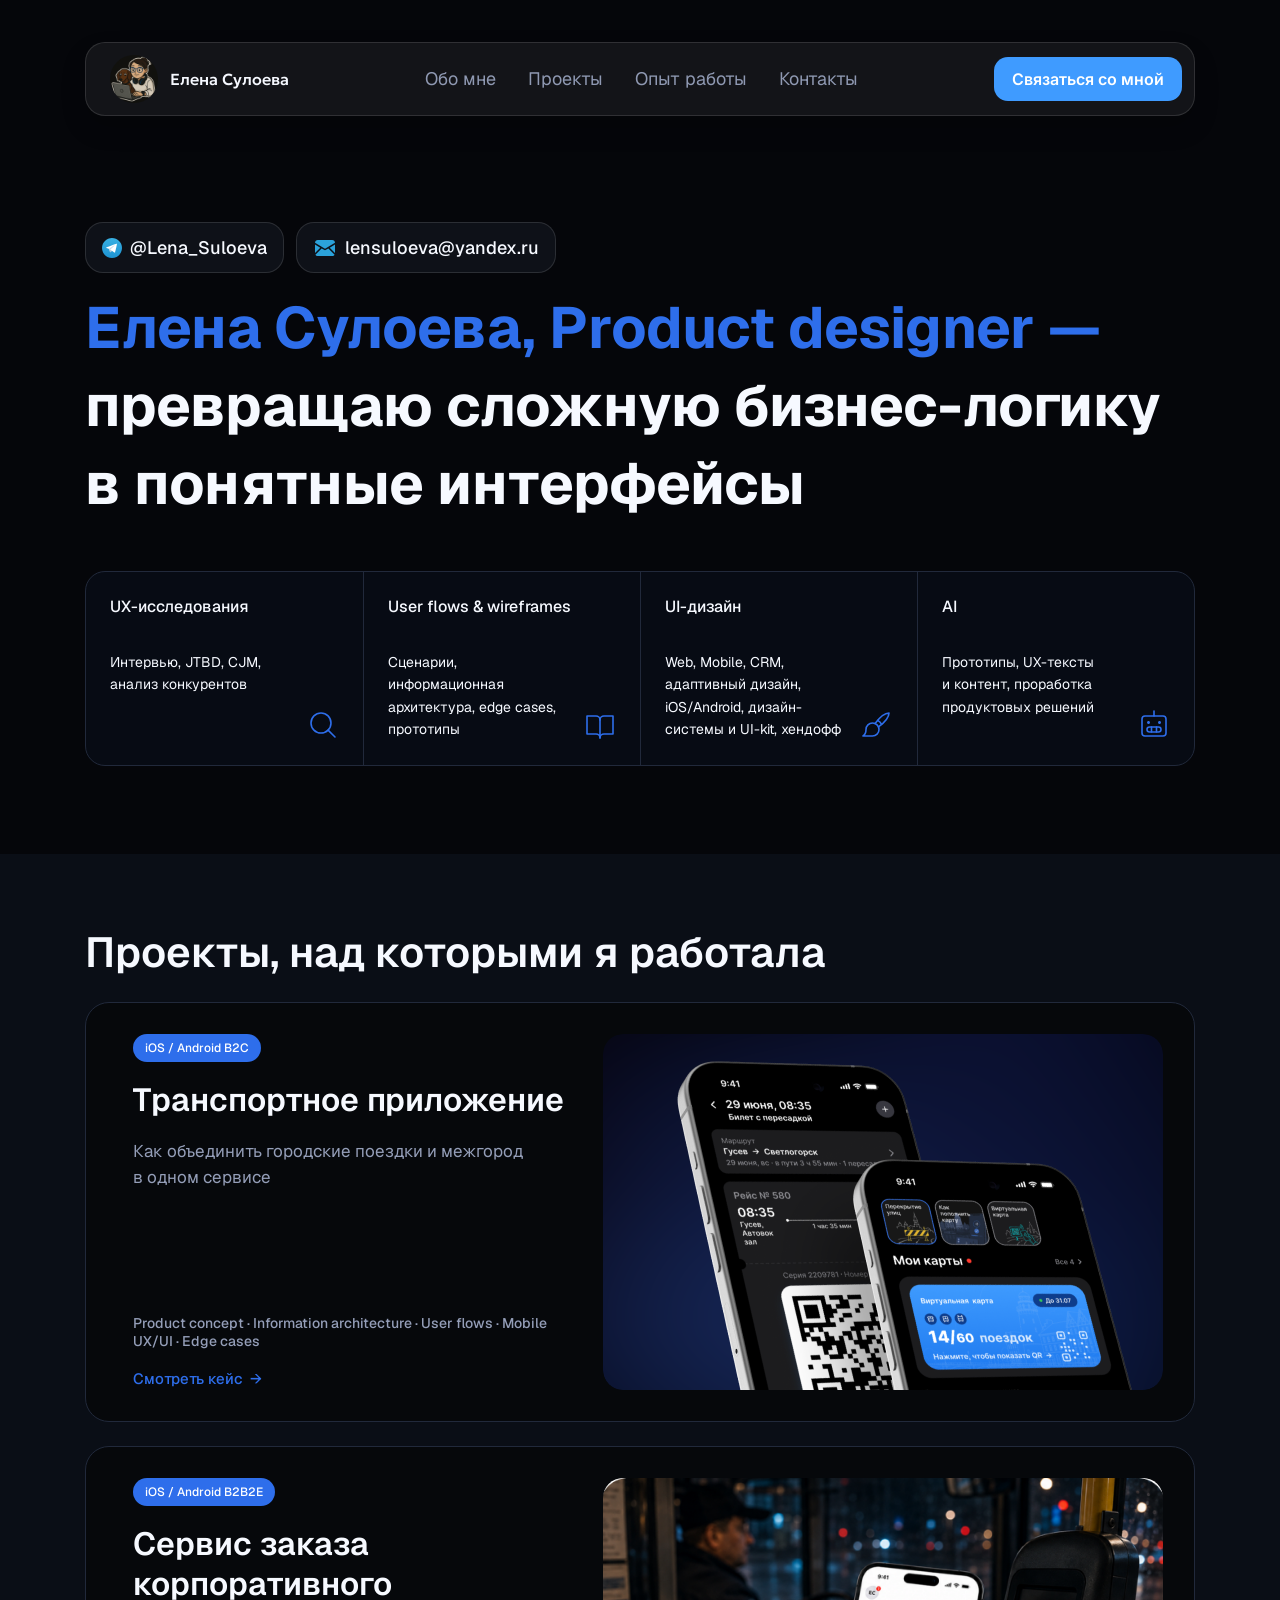
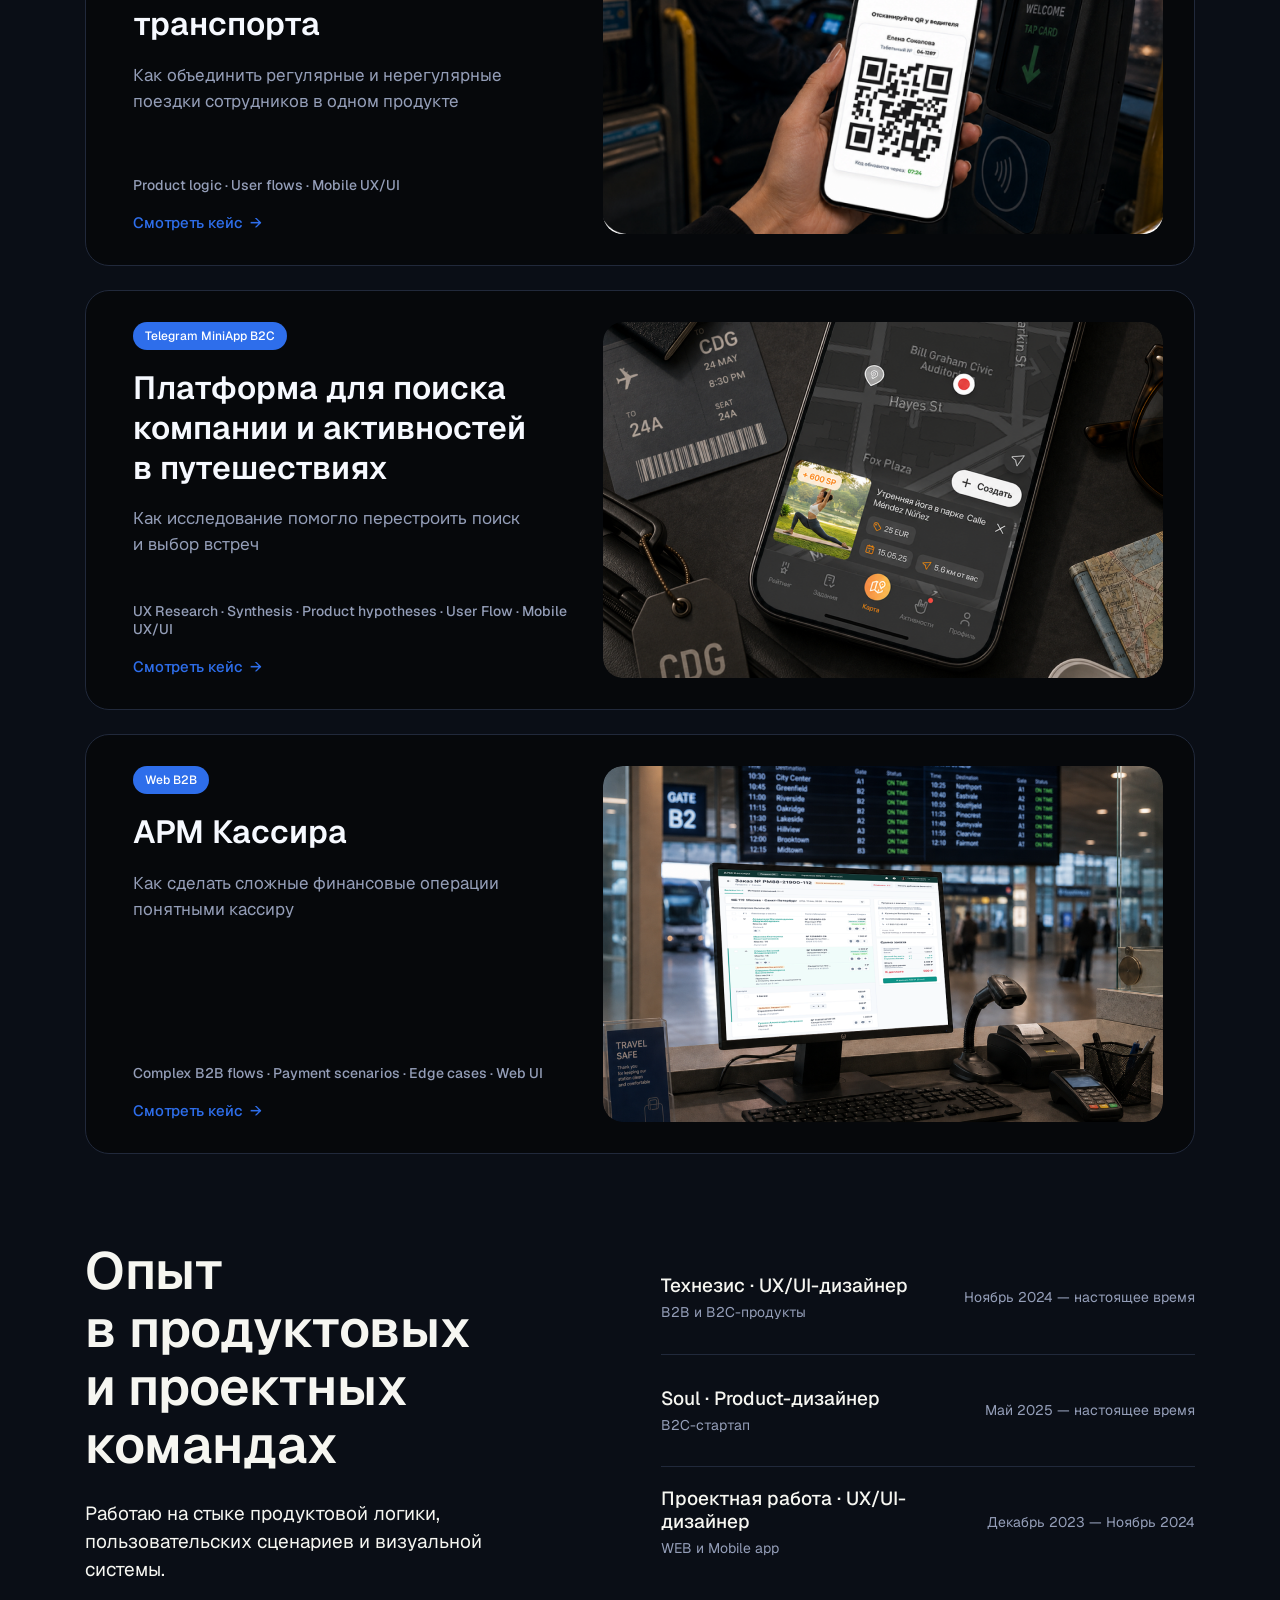
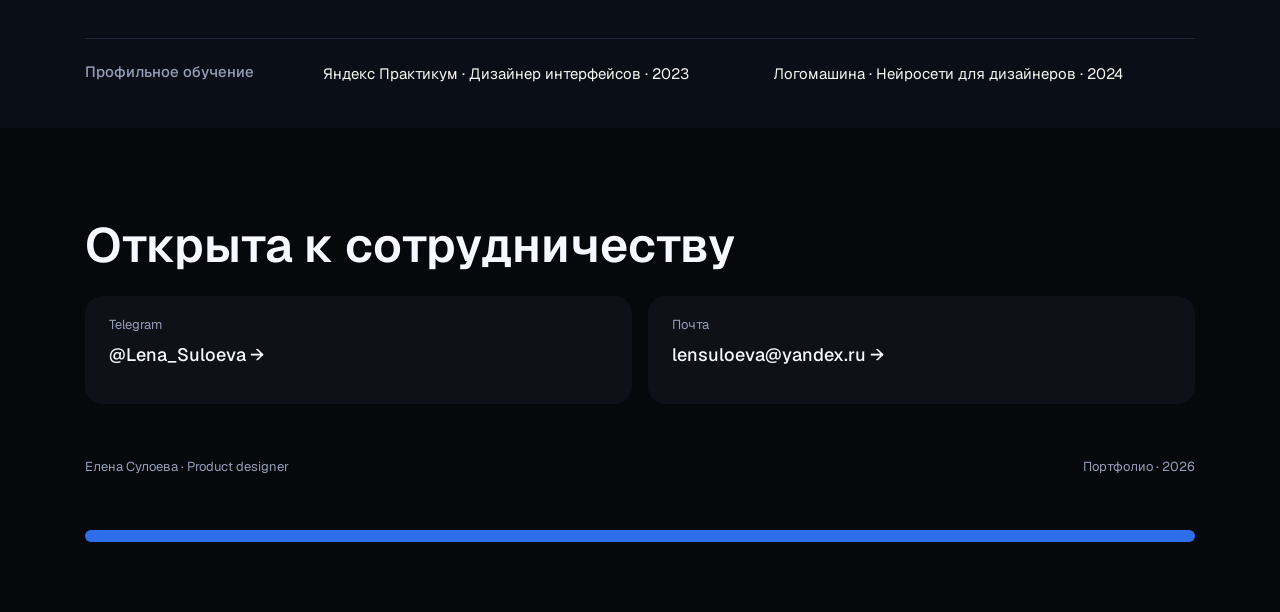
==== site/index.html @ 7c019543 "feat: build responsive portfolio and document case requirements" ====
<!doctype html>
<html lang="ru">
<head>
  <meta charset="utf-8">
  <meta name="viewport" content="width=device-width, initial-scale=1">
  <meta name="theme-color" content="#05060a">
  <meta name="description" content="Елена Сулоева — Product designer. UX-исследования, понятные интерфейсы и продуктовый дизайн. Проекты, опыт работы и контакты.">
  <title>Елена Сулоева — Product designer</title>
  <link rel="icon" type="image/png" href="../pic/avatar.png">
  <link rel="stylesheet" href="./fonts.css">
  <link rel="stylesheet" href="./styles.css">
  <script src="./script.js" defer></script>
</head>
<body>
  <a class="skip-link" href="#main">К содержимому</a>
  <div class="cover">
    <header class="header container">
      <a class="brand" href="#about" aria-label="Елена Сулоева — обо мне">
        <img class="avatar" src="../pic/avatar.png" alt="" width="48" height="48">
        <span>Елена Сулоева</span>
      </a>
      <nav class="navigation" id="navigation" aria-label="Основная навигация">
        <a href="#about">Обо&nbsp;мне</a>
        <a href="#projects">Проекты</a>
        <a href="#experience">Опыт работы</a>
        <a href="#contacts">Контакты</a>
      </nav>
      <a class="contact-button" href="#contacts">Связаться со&nbsp;мной</a>
      <button class="menu-button" type="button" aria-label="Открыть меню" aria-expanded="false" aria-controls="navigation" hidden>
        <img src="../pic/menu.png" alt="" width="44" height="44">
      </button>
    </header>
    <main id="main" tabindex="-1">
      <section class="hero container" id="about" aria-labelledby="intro-title">
        <div class="contact-chips">
          <a class="contact-chip" href="https://t.me/Lena_Suloeva" target="_blank" rel="noopener noreferrer">
            <img class="telegram-icon" src="../pic/telegram.svg" alt="" width="20" height="20">
            <span>@Lena_Suloeva</span>
          </a>
          <a class="contact-chip" href="mailto:lensuloeva@yandex.ru">
            <img class="email-icon" src="../pic/email.svg" alt="" width="24" height="24">
            <span>lensuloeva@yandex.ru</span>
          </a>
        </div>
        <h1 id="intro-title"><span>Елена Сулоева, Product designer <span class="intro-dash">—</span></span> превращаю сложную бизнес-логику в&nbsp;понятные интерфейсы</h1>
        <ul class="skills" aria-label="Направления работы">
          <li class="skill">
            <h2>UX-исследования</h2>
            <p>Интервью, JTBD, CJM, анализ конкурентов</p>
            <img src="../pic/research.svg" alt="" width="32" height="32">
          </li>
          <li class="skill">
            <h2>User flows &amp; wireframes</h2>
            <p>Сценарии, информационная архитектура, edge cases, прототипы</p>
            <img src="../pic/wireframes.svg" alt="" width="32" height="32">
          </li>
          <li class="skill">
            <h2>UI-дизайн</h2>
            <p>Web, Mobile, CRM, адаптивный дизайн, iOS/Android, дизайн-системы и&nbsp;UI-kit, хендофф</p>
            <img src="../pic/design.svg" alt="" width="32" height="32">
          </li>
          <li class="skill">
            <h2>AI</h2>
            <p>Прототипы, UX-тексты и&nbsp;контент, проработка продуктовых решений</p>
            <img src="../pic/ai.svg" alt="" width="32" height="32">
          </li>
        </ul>
      </section>
      <div class="work">
        <section class="projects container" id="projects" aria-labelledby="projects-title">
          <h2 id="projects-title">Проекты, над&nbsp;которыми я работала</h2>
          <div class="project-list">
            <article class="project" aria-labelledby="transport-title">
              <div class="project-content">
                <span class="badge">iOS / Android B2C</span>
                <div class="project-summary">
                  <h3 id="transport-title">Транспортное <span class="mobile-title-line">приложение</span></h3>
                  <p>Как объединить городские поездки и&nbsp;межгород в&nbsp;одном сервисе</p>
                </div>
                <p class="project-tags">Product concept · Information architecture · User flows · Mobile UX/UI · Edge cases</p>
                <span class="case-link" role="link" aria-disabled="true" aria-label="Смотреть кейс «Транспортное приложение» — ссылка пока недоступна">Смотреть кейс <span aria-hidden="true">→</span></span>
              </div>
              <img class="project-image" src="../pic/transport.png" alt="Экраны транспортного приложения: поездки, QR-билет и транспортные карты" width="560" height="356" decoding="async">
            </article>
            <article class="project" aria-labelledby="corporate-title">
              <div class="project-content">
                <span class="badge">iOS / Android B2B2E</span>
                <div class="project-summary">
                  <h3 id="corporate-title"><span class="desktop-title-line">Сервис заказа</span> корпоративного транспорта</h3>
                  <p>Как объединить регулярные и&nbsp;нерегулярные поездки сотрудников в&nbsp;одном продукте</p>
                </div>
                <p class="project-tags">Product logic · User flows · Mobile UX/UI</p>
                <span class="case-link" role="link" aria-disabled="true" aria-label="Смотреть кейс «Сервис заказа корпоративного транспорта» — ссылка пока недоступна">Смотреть кейс <span aria-hidden="true">→</span></span>
              </div>
              <picture class="project-picture">
                <source media="(min-width: 701px)" srcset="../pic/corporate-desktop.png">
                <img class="project-image" src="../pic/corporate.png" alt="Сотрудник прикладывает QR-билет на телефоне к валидатору корпоративного транспорта" width="560" height="356" loading="lazy" decoding="async">
              </picture>
            </article>
            <article class="project project--soul" aria-labelledby="soul-title">
              <div class="project-content">
                <span class="badge">Telegram MiniApp B2C</span>
                <div class="project-summary">
                  <h3 id="soul-title"><span class="desktop-title-line">Платформа для&nbsp;поиска</span> компании и&nbsp;активностей в&nbsp;путешествиях</h3>
                  <p>Как исследование помогло перестроить поиск и&nbsp;выбор встреч</p>
                </div>
                <p class="project-tags">UX Research · Synthesis · Product hypotheses · User Flow · Mobile UX/UI</p>
                <span class="case-link" role="link" aria-disabled="true" aria-label="Смотреть кейс «Платформа для поиска компании и активностей в путешествиях» — ссылка пока недоступна">Смотреть кейс <span aria-hidden="true">→</span></span>
              </div>
              <img class="project-image" src="../pic/soul.png" alt="Приложение Soul с картой встреч и активностей рядом с путешественником" width="560" height="356" loading="lazy" decoding="async">
            </article>
            <article class="project" aria-labelledby="cashier-title">
              <div class="project-content">
                <span class="badge">Web B2B</span>
                <div class="project-summary">
                  <h3 id="cashier-title">АРМ Кассира</h3>
                  <p>Как сделать сложные финансовые операции понятными кассиру</p>
                </div>
                <p class="project-tags">Complex B2B flows · Payment scenarios · Edge cases · Web UI</p>
                <span class="case-link" role="link" aria-disabled="true" aria-label="Смотреть кейс «АРМ Кассира» — ссылка пока недоступна">Смотреть кейс <span aria-hidden="true">→</span></span>
              </div>
              <img class="project-image" src="../pic/cashier.png" alt="Рабочее место кассира с интерфейсом финансовых операций на мониторе" width="560" height="356" loading="lazy" decoding="async">
            </article>
          </div>
        </section>
        <section class="experience container" id="experience" aria-labelledby="experience-title">
          <div class="experience-grid">
            <div class="experience-intro">
              <h2 id="experience-title">Опыт в&nbsp;продуктовых и&nbsp;проектных командах</h2>
              <p>Работаю на&nbsp;стыке продуктовой логики, пользовательских сценариев и&nbsp;визуальной системы.</p>
            </div>
            <ol class="jobs">
              <li class="job">
                <div><h3>Технезис · UX/UI-дизайнер</h3><p>B2B и&nbsp;B2C-продукты</p></div>
                <p class="job-date">Ноябрь 2024 — настоящее время</p>
              </li>
              <li class="job">
                <div><h3>Soul · Product-дизайнер</h3><p>B2C-стартап</p></div>
                <p class="job-date">Май 2025 — настоящее время</p>
              </li>
              <li class="job">
                <div><h3>Проектная работа · UX/UI-дизайнер</h3><p>WEB и&nbsp;Mobile app</p></div>
                <p class="job-date">Декабрь 2023 — Ноябрь 2024</p>
              </li>
            </ol>
          </div>
          <div class="education">
            <h3>Профильное обучение</h3>
            <p>Яндекс Практикум · Дизайнер интерфейсов · 2023</p>
            <p>Логомашина · Нейросети для&nbsp;дизайнеров · 2024</p>
          </div>
        </section>
      </div>
      <section class="contacts" id="contacts" aria-labelledby="contacts-title">
        <div class="container">
          <h2 id="contacts-title">Открыта к&nbsp;сотрудничеству</h2>
          <div class="contact-cards">
            <a class="contact-card" href="https://t.me/Lena_Suloeva" target="_blank" rel="noopener noreferrer"><span>Telegram</span><strong>@Lena_Suloeva <span aria-hidden="true">→</span></strong></a>
            <a class="contact-card" href="mailto:lensuloeva@yandex.ru"><span>Почта</span><strong>lensuloeva@yandex.ru <span aria-hidden="true">→</span></strong></a>
          </div>
        </div>
      </section>
    </main>
  </div>
  <footer class="footer">
    <div class="container">
      <div class="footer-meta"><p>Елена Сулоева · Product designer</p><p>Портфолио · 2026</p></div>
      <div class="footer-line" aria-hidden="true"></div>
    </div>
  </footer>
</body>
</html>
---- site/fonts.css ----
@font-face {
  font-family: 'Geist';
  font-style: normal;
  font-weight: 400;
  font-display: swap;
  src: url(./fonts/geist-400.ttf) format('truetype');
}
@font-face {
  font-family: 'Geist';
  font-style: normal;
  font-weight: 500;
  font-display: swap;
  src: url(./fonts/geist-500.ttf) format('truetype');
}
@font-face {
  font-family: 'Geist';
  font-style: normal;
  font-weight: 600;
  font-display: swap;
  src: url(./fonts/geist-600.ttf) format('truetype');
}
@font-face {
  font-family: 'Geist';
  font-style: normal;
  font-weight: 700;
  font-display: swap;
  src: url(./fonts/geist-700.ttf) format('truetype');
}
@font-face {
  font-family: 'Geologica';
  font-style: normal;
  font-weight: 500;
  font-display: swap;
  src: url(./fonts/geologica-500.ttf) format('truetype');
}
@font-face {
  font-family: 'Inter';
  font-style: normal;
  font-weight: 600;
  font-display: swap;
  src: url(./fonts/inter-600.ttf) format('truetype');
}
@font-face {
  font-family: 'Onest';
  font-style: normal;
  font-weight: 400;
  font-display: swap;
  src: url(./fonts/onest-400.ttf) format('truetype');
}
---- site/styles.css ----
:root {
  color-scheme: dark;
  --background: #05060a;
  --section: #0a0e16;
  --card: #06080b;
  --surface: #0e1118;
  --border: #21293b;
  --text: #f6f9ff;
  --muted: #949eb8;
  --accent: #2e6eeb;
  --gutter: clamp(24px, 6.6667vw, 96px);
  font-family: Geist, Arial, sans-serif;
  color: var(--text);
  background: var(--background);
  font-synthesis: none;
  scroll-behavior: smooth;
  scroll-padding-top: 28px;
}
* { box-sizing: border-box; }
body { margin: 0; }
h1, h2, h3, p, ul, ol { margin: 0; }
ul, ol { padding: 0; list-style: none; }
a { color: inherit; text-decoration: none; }
button { font: inherit; }
img { display: block; }
[hidden] { display: none !important; }
:focus-visible { outline: 2px solid #79b8ff; outline-offset: 5px; }
.container { width: calc(100% - var(--gutter) * 2); max-width: 1248px; margin-inline: auto; }
.skip-link { position: absolute; top: 8px; left: 16px; z-index: 20; padding: 12px 18px; border-radius: 12px; background: var(--accent); transform: translateY(-150%); }
.skip-link:focus { transform: translateY(0); }
.cover { padding-top: 42px; }
.header { position: relative; z-index: 2; display: flex; align-items: center; gap: 24px; min-height: 74px; padding: 12px 12px 12px 24px; border: 1px solid rgb(255 255 255 / 12%); border-radius: 20px; background: rgb(255 255 255 / 6%); box-shadow: 0 12px 24px rgb(0 0 0 / 20%); }
.brand { display: flex; flex-shrink: 0; align-items: center; gap: 12px; font-family: Geologica, Geist, sans-serif; font-size: 16px; font-weight: 500; line-height: 20px; }
.avatar { width: 48px; height: 48px; object-fit: cover; border-radius: 50%; }
.navigation { display: flex; flex: 1; align-items: center; justify-content: center; gap: 32px; color: #8f99b2; font-size: 18px; line-height: 20px; }
.navigation a { padding-block: 12px; transition: color 150ms; white-space: nowrap; }
.navigation a:hover { color: var(--text); }
.contact-button { display: flex; align-items: center; justify-content: center; flex-shrink: 0; min-height: 44px; padding: 10px 18px; border-radius: 14px; background: #3f9bff; color: #fff; font-family: Inter, sans-serif; font-size: 16px; font-weight: 600; transition: background 150ms; }
.contact-button:hover { background: #2e6eeb; }
.menu-button { padding: 0; width: 44px; height: 44px; border: 0; border-radius: 14px; background: #1d2737; cursor: pointer; }
.menu-button img { width: 44px; height: 44px; }
.menu-button[aria-expanded="true"] { outline: 2px solid var(--accent); outline-offset: 3px; }
.hero { padding-top: 106px; padding-bottom: 88px; }
.contact-chips { display: flex; flex-wrap: wrap; gap: 12px; }
.contact-chip { display: flex; align-items: center; gap: 8px; min-height: 50px; padding: 12px 16px; border: 1px solid rgb(255 255 255 / 12%); border-radius: 18px; background: var(--surface); font-size: 18px; font-weight: 500; line-height: 25px; transition: border-color 150ms; }
.contact-chip:hover { border-color: var(--accent); }
.telegram-icon { width: 20px; height: 20px; }
.email-icon { width: 24px; height: 24px; }
h1 { max-width: 1180px; margin-top: 16px; font-size: 58px; font-weight: 700; line-height: 78px; }
h1 > span { color: var(--accent); }
.skills { display: grid; grid-template-columns: repeat(4, minmax(0, 1fr)); margin-top: 48px; border: 1px solid var(--border); border-radius: 20px; background: rgb(14 22 38 / 35%); }
.skill { display: grid; grid-template-columns: minmax(0, 1fr) 32px; grid-template-rows: minmax(45px, auto) 1fr; column-gap: 12px; row-gap: 10px; padding: 24px; }
.skill + .skill { border-left: 1px solid var(--border); }
.skill h2 { font-size: 16px; font-weight: 500; line-height: 22.4px; }
.skill p { grid-column: 1; font-size: 14px; line-height: 22.4px; }
.skill img { grid-column: 2; grid-row: 2; align-self: end; width: 32px; height: 32px; }
.work { background: var(--section); }
.projects { padding-top: 72px; padding-bottom: 88px; }
.projects > h2 { font-size: 42px; font-weight: 600; line-height: 52px; }
.project-list { display: grid; gap: 24px; margin-top: 24px; }
.project { display: grid; grid-template-columns: minmax(0, 1fr) minmax(0, 560px); gap: 32px; min-height: 420px; padding: 31px 31px 31px 47px; border: 1px solid var(--border); border-radius: 24px; background: var(--card); }
.project-content { display: flex; flex-direction: column; align-items: flex-start; gap: 18px; min-width: 0; }
.badge { display: inline-block; padding: 6px 12px; border-radius: 99px; background: var(--accent); color: #fff; font-size: 12px; font-weight: 500; line-height: 16px; }
.project-summary { flex: 1; }
.project h3 { max-width: 540px; font-size: 32px; font-weight: 600; line-height: 40px; }
.desktop-title-line { display: block; }
.project-summary p { max-width: 520px; margin-top: 18px; color: var(--muted); font-size: 17px; line-height: 26px; }
.project--soul .project-summary p { font-family: Onest, Geist, sans-serif; }
.project-tags { color: var(--muted); font-size: 14px; font-weight: 500; line-height: 18px; }
.case-link { color: var(--accent); font-size: 15px; font-weight: 500; line-height: 22px; }
.case-link[aria-disabled="true"] { cursor: not-allowed; }
.case-link span { margin-left: 4px; }
.project-picture { display: block; align-self: center; min-width: 0; }
.project-image { align-self: center; width: 100%; height: auto; aspect-ratio: 560 / 356; object-fit: cover; border-radius: 20px; }
@media (hover: hover) and (pointer: fine) {
  .project { transition: transform 240ms ease, border-color 240ms ease, box-shadow 240ms ease; }
  .project-image { transition: transform 320ms ease; }
  .project:hover { transform: translateY(-4px); border-color: var(--accent); box-shadow: 0 14px 32px rgb(0 0 0 / 24%), 0 0 24px rgb(46 110 235 / 8%); }
  .project:hover .project-image { transform: scale(1.025); }
}
.experience-grid { display: grid; grid-template-columns: 520px minmax(0, 1fr); gap: 56px; }
.experience-intro { min-height: 360px; }
.experience-intro h2 { max-width: 520px; font-size: 52px; font-weight: 600; line-height: 58px; color: #f6f6f1; }
.experience-intro > p { max-width: 470px; margin-top: 26px; color: #f6f6f1; font-size: 19px; line-height: 28px; }
.job { display: flex; align-items: center; justify-content: space-between; gap: 16px; min-height: 112px; padding-block: 20px; }
.job + .job { border-top: 1px solid var(--border); }
.job h3 { color: #f6f6f1; font-size: 19px; font-weight: 500; line-height: 23px; }
.job p { color: var(--muted); font-size: 14px; line-height: 17px; }
.job div p { margin-top: 7px; }
.job-date { flex-shrink: 0; text-align: right; }
.education { display: grid; grid-template-columns: 210px 1fr 1fr; gap: 28px; margin-top: 36px; min-height: 90px; padding-top: 24px; padding-bottom: 24px; border-top: 1px solid var(--border); font-size: 15px; line-height: 22px; color: #f6f6f1; }
.education h3 { font-size: 15px; font-weight: 500; line-height: 18px; color: var(--muted); }
.contacts { padding-top: 88px; background: var(--card); }
.contacts h2 { font-size: 48px; font-weight: 600; line-height: 58px; }
.contact-cards { display: grid; grid-template-columns: repeat(2, minmax(0, 1fr)); gap: 16px; margin-top: 22px; }
.contact-card { display: flex; flex-direction: column; gap: 8px; min-height: 108px; padding: 20px 24px; border-radius: 18px; background: var(--surface); transition: background 150ms; }
.contact-card:hover { background: #182133; }
.contact-card > span { color: var(--muted); font-size: 13px; line-height: 18px; }
.contact-card strong { font-size: 18px; font-weight: 500; line-height: 25px; overflow-wrap: anywhere; }
.footer { padding-top: 22px; padding-bottom: 70px; background: var(--card); }
.footer-meta { display: flex; align-items: center; justify-content: space-between; gap: 16px; min-height: 82px; color: var(--muted); font-size: 13px; line-height: 18px; }
.footer-meta p:last-child { text-align: right; }
.footer-line { height: 12px; margin-top: 22px; border-radius: 6px; background: var(--accent); }
@media (max-width: 1250px) {
  .header { gap: 16px; }
  .navigation { gap: 20px; font-size: 16px; }
  h1 { font-size: 48px; line-height: 1.34; }
  .skill { padding: 18px; column-gap: 8px; }
  .project { grid-template-columns: repeat(2, minmax(0, 1fr)); padding: 28px; gap: 24px; }
  .project h3 { font-size: 28px; line-height: 1.25; }
  .experience-grid { grid-template-columns: minmax(0, 0.85fr) minmax(0, 1.15fr); gap: 36px; }
  .experience-intro h2 { font-size: 44px; line-height: 1.12; }
  .job { flex-wrap: wrap; gap: 8px; }
  .job-date { text-align: left; }
  .education { grid-template-columns: 180px 1fr 1fr; gap: 20px; }
}
@media (max-width: 1000px) {
  .header { flex-wrap: wrap; justify-content: space-between; }
  .header .contact-button { display: none; }
  .menu-button:not([hidden]) { display: block; }
  .navigation { flex-basis: 100%; order: 3; justify-content: flex-start; flex-wrap: wrap; }
  .header[data-menu-ready] .navigation { display: none; }
  .header[data-menu-ready][data-menu-open] .navigation { display: flex; }
  .hero { padding-top: 64px; padding-bottom: 64px; }
  .skills { grid-template-columns: repeat(2, minmax(0, 1fr)); }
  .skill { padding: 24px; }
  .skill:nth-child(3) { border-left: 0; }
  .skill:nth-child(n+3) { border-top: 1px solid var(--border); }
  .project { min-height: 360px; }
  .projects > h2 { font-size: 36px; line-height: 1.25; }
  .project h3 { font-size: 24px; }
  .project-tags { font-size: 12px; }
  .experience-grid { grid-template-columns: 1fr; gap: 28px; }
  .experience-intro { min-height: 0; }
  .experience-intro h2 { max-width: 620px; }
  .job { flex-wrap: nowrap; }
  .education { grid-template-columns: 1fr 1fr; }
  .education h3 { grid-column: 1 / -1; }
}
@media (max-width: 700px) {
  :root { --gutter: 16px; }
  .header { padding: 12px 12px 12px 24px; gap: 12px; background: var(--surface); border-color: rgb(255 255 255 / 16%); }
  .brand { font-family: Geist, Arial, sans-serif; }
  .navigation { flex-direction: column; align-items: stretch; gap: 0; padding-top: 8px; }
  .navigation a { padding: 12px; border-radius: 10px; }
  .navigation a:hover { background: #1d2737; }
  .hero { padding-top: 40px; padding-bottom: 40px; }
  .contact-chips { flex-direction: column; align-items: flex-start; gap: 8px; }
  .contact-chip { min-height: 40px; padding: 9px 13px; font-size: 14px; line-height: 20px; }
  .email-icon { width: 20px; height: 20px; }
  h1 { font-size: 32px; line-height: 42.88px; }
  .skills { grid-template-columns: 1fr; gap: 12px; margin-top: 28px; border: 0; border-radius: 0; background: none; }
  .skill { grid-template-columns: minmax(0, 1fr) 24px; grid-template-rows: 24px auto; gap: 8px 12px; padding: 16px; border: 1px solid var(--border); border-radius: 20px; background: #080c14; }
  .skill + .skill, .skill:nth-child(3) { border: 1px solid var(--border); }
  .skill h2 { align-self: center; font-size: 14px; line-height: 20px; }
  .skill p { grid-column: 1 / -1; font-size: 13px; line-height: 18px; }
  .skill img { grid-row: 1; align-self: center; width: 24px; height: 24px; }
  .projects { padding-top: 40px; padding-bottom: 40px; }
  .projects > h2 { max-width: 500px; font-size: 32px; line-height: 40px; }
  .project-list { gap: 16px; }
  .project { grid-template-columns: minmax(0, 1fr); gap: 20px; min-height: 0; padding: 16px; }
  .project-content { gap: 16px; }
  .project h3 { font-size: 24px; line-height: 30px; }
  .desktop-title-line { display: inline; }
  .mobile-title-line { display: block; }
  .project-summary { flex: initial; }
  .project-summary p { margin-top: 12px; font-size: 16px; line-height: 1.4; }
  .project-tags { font-size: 12px; line-height: 1.4; }
  .project--soul h3 { font-size: 22px; line-height: 27.5px; }
  .project--soul .project-summary p { font-family: Geist, Arial, sans-serif; }
  .project-image { border-radius: 16px; }
  .experience-grid { gap: 20px; }
  .experience-intro h2 { max-width: 470px; font-size: 32px; line-height: 40px; }
  .experience-intro > p { margin-top: 16px; font-size: 18px; line-height: 26px; }
  .job { flex-direction: column; align-items: flex-start; justify-content: center; gap: 8px; }
  .job-date { flex-shrink: 1; }
  .education { grid-template-columns: 1fr; gap: 14px; margin-top: 16px; padding-top: 24px; padding-bottom: 40px; }
  .education h3 { font-size: 16px; }
  .contacts { padding-top: 40px; }
  .contacts h2 { font-size: 32px; line-height: 40px; }
  .contact-cards { grid-template-columns: 1fr; gap: 12px; margin-top: 18px; }
  .contact-card { min-height: 78.5px; padding: 12px 24px; }
  .contact-card > span { line-height: 19.5px; }
  .contact-card strong { line-height: 27px; }
  .footer { padding-top: 28px; padding-bottom: 48px; }
  .footer-meta { min-height: 59.5px; padding-block: 20px; gap: 8px; font-size: 12px; line-height: 19.5px; }
  .footer-line { height: 8px; margin-top: 0; }
}
@media (max-width: 359px) {
  .header { padding-left: 12px; }
  .brand { gap: 8px; font-size: 14px; }
  .footer-meta { flex-wrap: wrap; }
}
@media (prefers-reduced-motion: reduce) {
  :root { scroll-behavior: auto; }
  *, *::before, *::after { transition: none !important; }
  .project:hover, .project:hover .project-image { transform: none; }
}
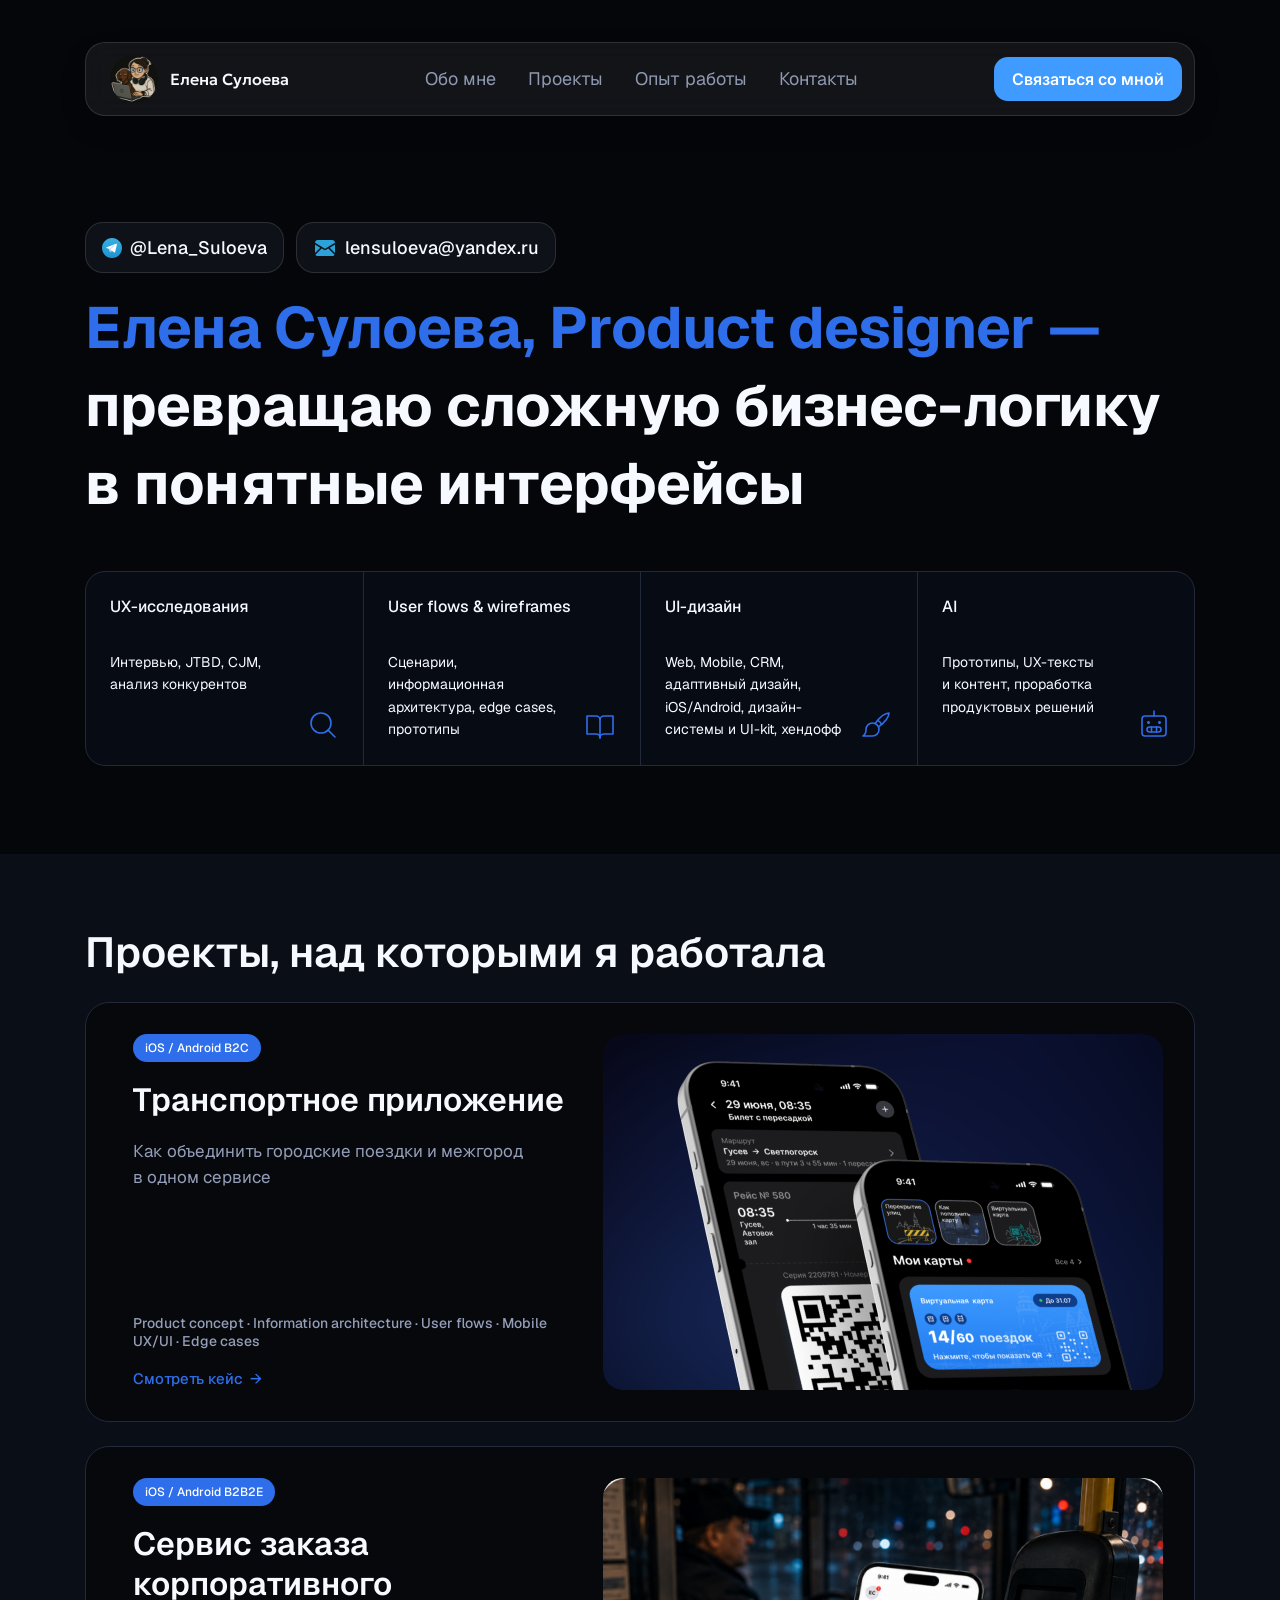
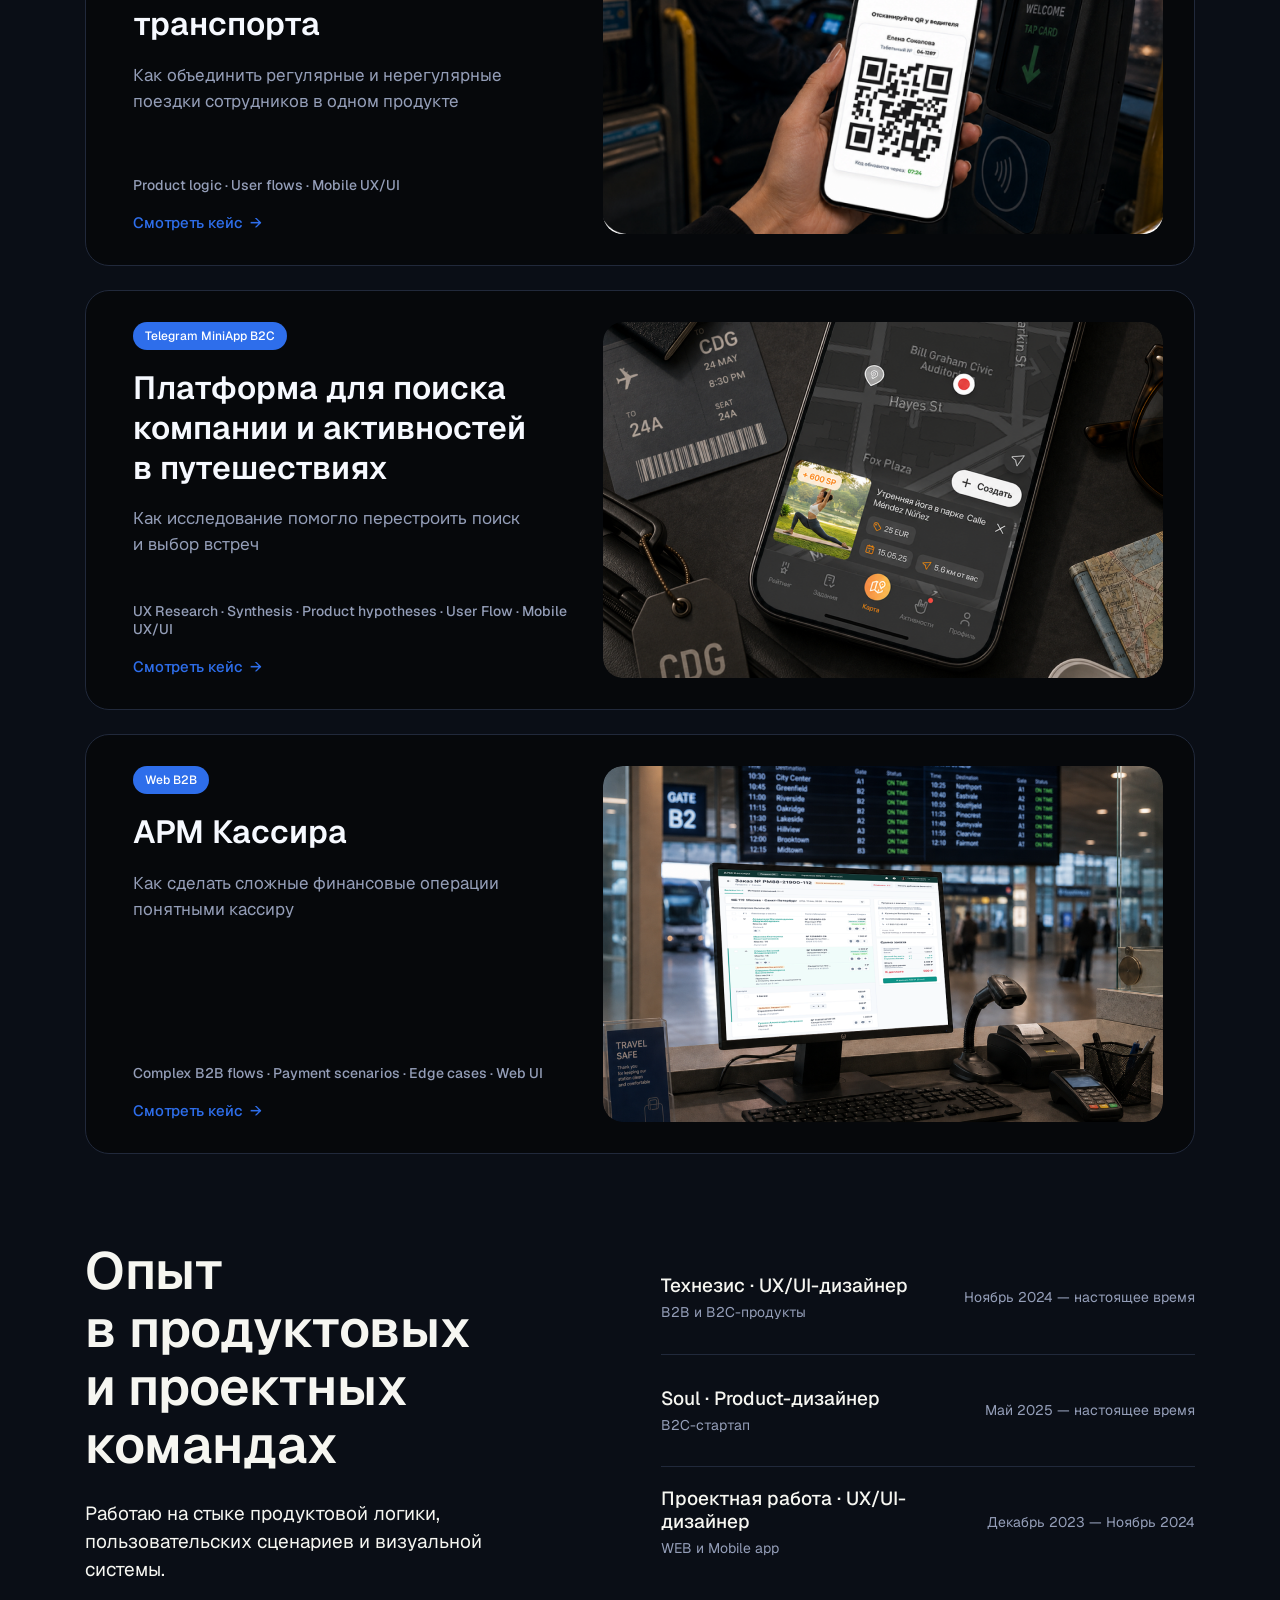
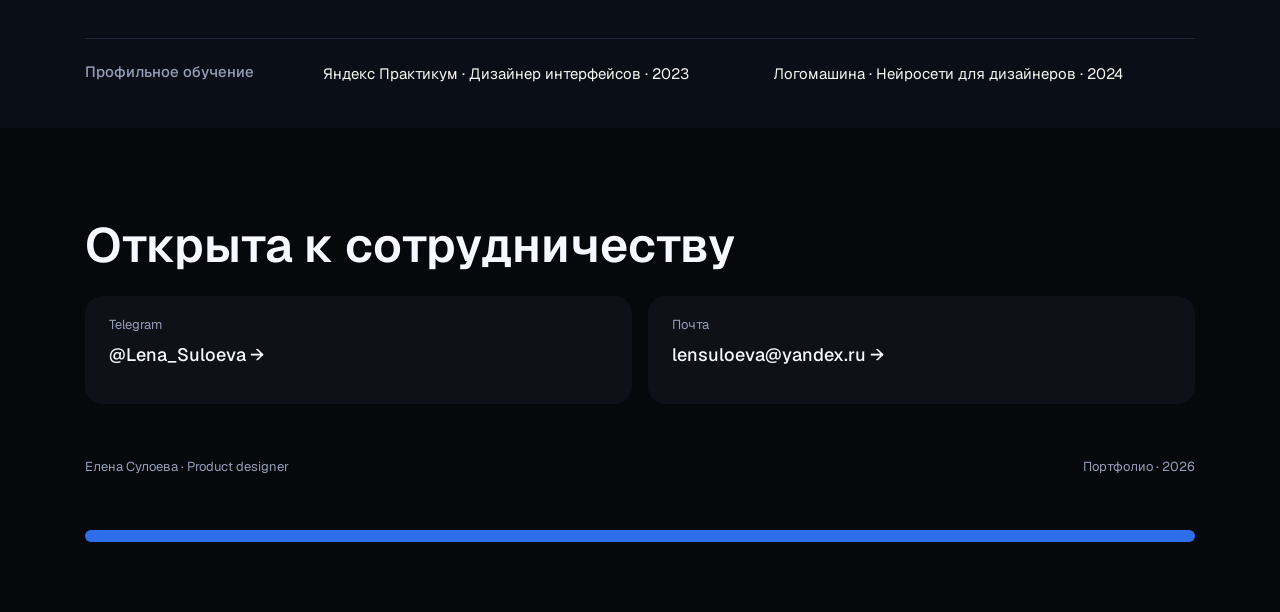
==== commit b9ac0cf5: "feat: add sticky header and contact modal, refine project navigation" ====
--- a/site/index.html
+++ b/site/index.html
@@ -8,28 +8,32 @@
   <title>Елена Сулоева — Product designer</title>
   <link rel="icon" type="image/png" href="../pic/avatar.png">
   <link rel="stylesheet" href="./fonts.css">
-  <link rel="stylesheet" href="./styles.css">
-  <script src="./script.js" defer></script>
+  <link rel="stylesheet" href="./styles.css?v=67dc4a9e8c0a">
+  <script src="./script.js?v=00da8aa6c56a" defer></script>
 </head>
 <body>
   <a class="skip-link" href="#main">К содержимому</a>
-  <div class="cover">
+  <div class="header-shell">
     <header class="header container">
       <a class="brand" href="#about" aria-label="Елена Сулоева — обо мне">
         <img class="avatar" src="../pic/avatar.png" alt="" width="48" height="48">
         <span>Елена Сулоева</span>
       </a>
-      <nav class="navigation" id="navigation" aria-label="Основная навигация">
+      <nav class="navigation" id="navigation" aria-label="Основная навигация"><div class="navigation-links">
         <a href="#about">Обо&nbsp;мне</a>
         <a href="#projects">Проекты</a>
         <a href="#experience">Опыт работы</a>
         <a href="#contacts">Контакты</a>
+</div>        <button class="contact-button" type="button" data-contact-open aria-haspopup="dialog" aria-controls="contact-dialog" hidden>Связаться со&nbsp;мной</button>
       </nav>
-      <a class="contact-button" href="#contacts">Связаться со&nbsp;мной</a>
+
       <button class="menu-button" type="button" aria-label="Открыть меню" aria-expanded="false" aria-controls="navigation" hidden>
         <img src="../pic/menu.png" alt="" width="44" height="44">
       </button>
     </header>
+  </div>
+  <div class="cover">
+
     <main id="main" tabindex="-1">
       <section class="hero container" id="about" aria-labelledby="intro-title">
         <div class="contact-chips">
@@ -90,11 +94,10 @@
                   <p>Как объединить регулярные и&nbsp;нерегулярные поездки сотрудников в&nbsp;одном продукте</p>
                 </div>
                 <p class="project-tags">Product logic · User flows · Mobile UX/UI</p>
-                <span class="case-link" role="link" aria-disabled="true" aria-label="Смотреть кейс «Сервис заказа корпоративного транспорта» — ссылка пока недоступна">Смотреть кейс <span aria-hidden="true">→</span></span>
+                <a class="case-link" href="./corporate-transport.html" aria-label="Смотреть кейс «Сервис заказа корпоративного транспорта»">Смотреть кейс <span aria-hidden="true">→</span></a>
               </div>
               <picture class="project-picture">
-                <source media="(min-width: 701px)" srcset="../pic/corporate-desktop.png">
-                <img class="project-image" src="../pic/corporate.png" alt="Сотрудник прикладывает QR-билет на телефоне к валидатору корпоративного транспорта" width="560" height="356" loading="lazy" decoding="async">
+                <img class="project-image" src="../pic/corporate-desktop.png" alt="Сотрудник прикладывает QR-билет на телефоне к валидатору корпоративного транспорта" width="560" height="356" loading="lazy" decoding="async">
               </picture>
             </article>
             <article class="project project--soul" aria-labelledby="soul-title">
@@ -168,5 +171,17 @@
       <div class="footer-line" aria-hidden="true"></div>
     </div>
   </footer>
+
+  <dialog class="contact-dialog" id="contact-dialog" aria-labelledby="contact-dialog-title" aria-describedby="contact-dialog-description">
+    <div class="contact-dialog-content">
+      <h2 id="contact-dialog-title">Свяжитесь со&nbsp;мной</h2>
+      <p id="contact-dialog-description">Расскажу о&nbsp;проектах подробнее и&nbsp;отвечу на&nbsp;вопросы</p>
+      <div class="contact-dialog-links">
+        <a href="https://t.me/Lena_Suloeva" target="_blank" rel="noopener noreferrer"><span>Telegram</span><strong><img src="../pic/telegram.svg" alt="" width="20" height="20">@Lena_Suloeva</strong></a>
+        <a href="mailto:lensuloeva@yandex.ru"><span>Почта</span><strong><img src="../pic/email.svg" alt="" width="24" height="24">lensuloeva@yandex.ru</strong></a>
+      </div>
+      <button class="contact-dialog-close" type="button" aria-label="Закрыть окно связи" autofocus><img src="../pic/modal-close.svg" alt="" width="18" height="18"></button>
+    </div>
+  </dialog>
 </body>
 </html>
--- a/site/styles.css
+++ b/site/styles.css
@@ -14,7 +14,7 @@
   background: var(--background);
   font-synthesis: none;
   scroll-behavior: smooth;
-  scroll-padding-top: 28px;
+  scroll-padding-top: var(--header-offset, 122px);
 }
 * { box-sizing: border-box; }
 body { margin: 0; }
@@ -28,11 +28,30 @@
 .container { width: calc(100% - var(--gutter) * 2); max-width: 1248px; margin-inline: auto; }
 .skip-link { position: absolute; top: 8px; left: 16px; z-index: 20; padding: 12px 18px; border-radius: 12px; background: var(--accent); transform: translateY(-150%); }
 .skip-link:focus { transform: translateY(0); }
-.cover { padding-top: 42px; }
-.header { position: relative; z-index: 2; display: flex; align-items: center; gap: 24px; min-height: 74px; padding: 12px 12px 12px 24px; border: 1px solid rgb(255 255 255 / 12%); border-radius: 20px; background: rgb(255 255 255 / 6%); box-shadow: 0 12px 24px rgb(0 0 0 / 20%); }
+.cover { padding-top: 0; }
+.header-shell { --header-initial-gap: 42px; position: sticky; top: calc(16px - var(--header-initial-gap)); z-index: 10; padding-top: var(--header-initial-gap); }
+.case-page .header-shell { --header-initial-gap: 28px; }
+.navigation .contact-button { color: #fff; border: 0; cursor: pointer; }
+.contact-dialog { width: 480px; max-width: calc(100vw - 32px); max-height: calc(100dvh - 32px); margin: auto; padding: 0; border: 1px solid rgb(255 255 255 / 8%); border-radius: 24px; background: #0e1118; color: #f6f9ff; box-shadow: 0 24px 60px rgb(0 0 0 / 50%); overscroll-behavior: contain; }
+.contact-dialog::backdrop { background: rgb(0 0 0 / 65%); }
+.contact-dialog-content { position: relative; display: flex; flex-direction: column; gap: 24px; padding: 39px; }
+.contact-dialog h2 { padding-right: 32px; font-size: 28px; font-weight: 600; line-height: 34px; }
+.contact-dialog p { color: #949eb8; font-size: 16px; line-height: 24px; }
+.contact-dialog-links { display: flex; flex-direction: column; gap: 12px; }
+.contact-dialog-links a { display: flex; flex-direction: column; gap: 8px; padding: 20px 24px; border-radius: 18px; background: #06080b; }
+.contact-dialog-links a:hover { background: #182133; }
+.contact-dialog-links a > span { font-size: 13px; line-height: 18px; color: #949eb8; }
+.contact-dialog-links strong { display: flex; align-items: center; gap: 8px; font-size: 18px; font-weight: 500; line-height: 25px; overflow-wrap: anywhere; }
+.contact-dialog-links img { flex-shrink: 0; }
+.contact-dialog-close { position: absolute; top: 30px; right: 31px; display: grid; place-items: center; width: 40px; height: 40px; padding: 0; border: 0; border-radius: 12px; background: rgb(255 255 255 / 6%); cursor: pointer; }
+.contact-dialog-close:hover { background: rgb(255 255 255 / 12%); }
+html[data-contact-open] { overflow: hidden; }
+html[data-contact-open] body { overflow: hidden; }
+.header { position: relative; z-index: 2; display: flex; align-items: center; gap: 0; min-height: 74px; padding: 12px 12px 12px 24px; border: 1px solid rgb(255 255 255 / 12%); border-radius: 20px; background: rgb(255 255 255 / 6%); backdrop-filter: blur(12px); box-shadow: 0 12px 24px rgb(0 0 0 / 20%), 0 1px 4px rgb(0 0 0 / 10%); }
 .brand { display: flex; flex-shrink: 0; align-items: center; gap: 12px; font-family: Geologica, Geist, sans-serif; font-size: 16px; font-weight: 500; line-height: 20px; }
 .avatar { width: 48px; height: 48px; object-fit: cover; border-radius: 50%; }
-.navigation { display: flex; flex: 1; align-items: center; justify-content: center; gap: 32px; color: #8f99b2; font-size: 18px; line-height: 20px; }
+.navigation { display: flex; flex: 1; align-items: center; color: #8f99b2; font-size: 18px; line-height: 20px; }
+.navigation-links { display: flex; flex: 1; align-items: center; justify-content: center; gap: 32px; }
 .navigation a { padding-block: 12px; transition: color 150ms; white-space: nowrap; }
 .navigation a:hover { color: var(--text); }
 .contact-button { display: flex; align-items: center; justify-content: center; flex-shrink: 0; min-height: 44px; padding: 10px 18px; border-radius: 14px; background: #3f9bff; color: #fff; font-family: Inter, sans-serif; font-size: 16px; font-weight: 600; transition: background 150ms; }
@@ -70,6 +89,9 @@
 .case-link { color: var(--accent); font-size: 15px; font-weight: 500; line-height: 22px; }
 .case-link[aria-disabled="true"] { cursor: not-allowed; }
 .case-link span { margin-left: 4px; }
+.project, .related-card { position: relative; isolation: isolate; }
+.project a.case-link[href]::after, .related-card a.case-link[href]::after { content: ''; position: absolute; inset: 0; z-index: 2; border-radius: inherit; cursor: pointer; }
+.project:has(a.case-link:focus-visible), .related-card:has(a.case-link:focus-visible) { outline: 2px solid #79b8ff; outline-offset: 5px; }
 .project-picture { display: block; align-self: center; min-width: 0; }
 .project-image { align-self: center; width: 100%; height: auto; aspect-ratio: 560 / 356; object-fit: cover; border-radius: 20px; }
 @media (hover: hover) and (pointer: fine) {
@@ -102,8 +124,8 @@
 .footer-meta p:last-child { text-align: right; }
 .footer-line { height: 12px; margin-top: 22px; border-radius: 6px; background: var(--accent); }
 @media (max-width: 1250px) {
-  .header { gap: 16px; }
-  .navigation { gap: 20px; font-size: 16px; }
+  .navigation { font-size: 16px; }
+  .navigation-links { gap: 20px; }
   h1 { font-size: 48px; line-height: 1.34; }
   .skill { padding: 18px; column-gap: 8px; }
   .project { grid-template-columns: repeat(2, minmax(0, 1fr)); padding: 28px; gap: 24px; }
@@ -116,9 +138,12 @@
 }
 @media (max-width: 1000px) {
   .header { flex-wrap: wrap; justify-content: space-between; }
-  .header .contact-button { display: none; }
+  .header .contact-button { display: flex; }
   .menu-button:not([hidden]) { display: block; }
   .navigation { flex-basis: 100%; order: 3; justify-content: flex-start; flex-wrap: wrap; }
+  .navigation-links { flex-basis: 100%; justify-content: flex-start; flex-wrap: wrap; }
+  .navigation .contact-button { margin-top: 16px; }
+  .header[data-menu-ready] .navigation { position: absolute; top: calc(100% + 8px); left: 0; right: 0; max-height: calc(100dvh - 130px); overflow-y: auto; padding: 16px; border: 1px solid var(--border); border-radius: 16px; background: #141820; box-shadow: 0 12px 24px rgb(0 0 0 / 30%); }
   .header[data-menu-ready] .navigation { display: none; }
   .header[data-menu-ready][data-menu-open] .navigation { display: flex; }
   .hero { padding-top: 64px; padding-bottom: 64px; }
@@ -139,9 +164,16 @@
 }
 @media (max-width: 700px) {
   :root { --gutter: 16px; }
+  .header-shell, .case-page .header-shell { --header-initial-gap: 42px; top: calc(8px - var(--header-initial-gap)); }
+  .contact-dialog-content { padding: 24px; }
+  .contact-dialog h2 { padding-right: 40px; font-size: 24px; line-height: 30px; }
+  .contact-dialog-close { top: 18px; right: 18px; }
+  .contact-dialog-links a { padding: 16px; }
+  .contact-dialog-links strong { font-size: 16px; }
   .header { padding: 12px 12px 12px 24px; gap: 12px; background: var(--surface); border-color: rgb(255 255 255 / 16%); }
   .brand { font-family: Geist, Arial, sans-serif; }
   .navigation { flex-direction: column; align-items: stretch; gap: 0; padding-top: 8px; }
+  .navigation-links { flex-direction: column; align-items: stretch; gap: 0; }
   .navigation a { padding: 12px; border-radius: 10px; }
   .navigation a:hover { background: #1d2737; }
   .hero { padding-top: 40px; padding-bottom: 40px; }
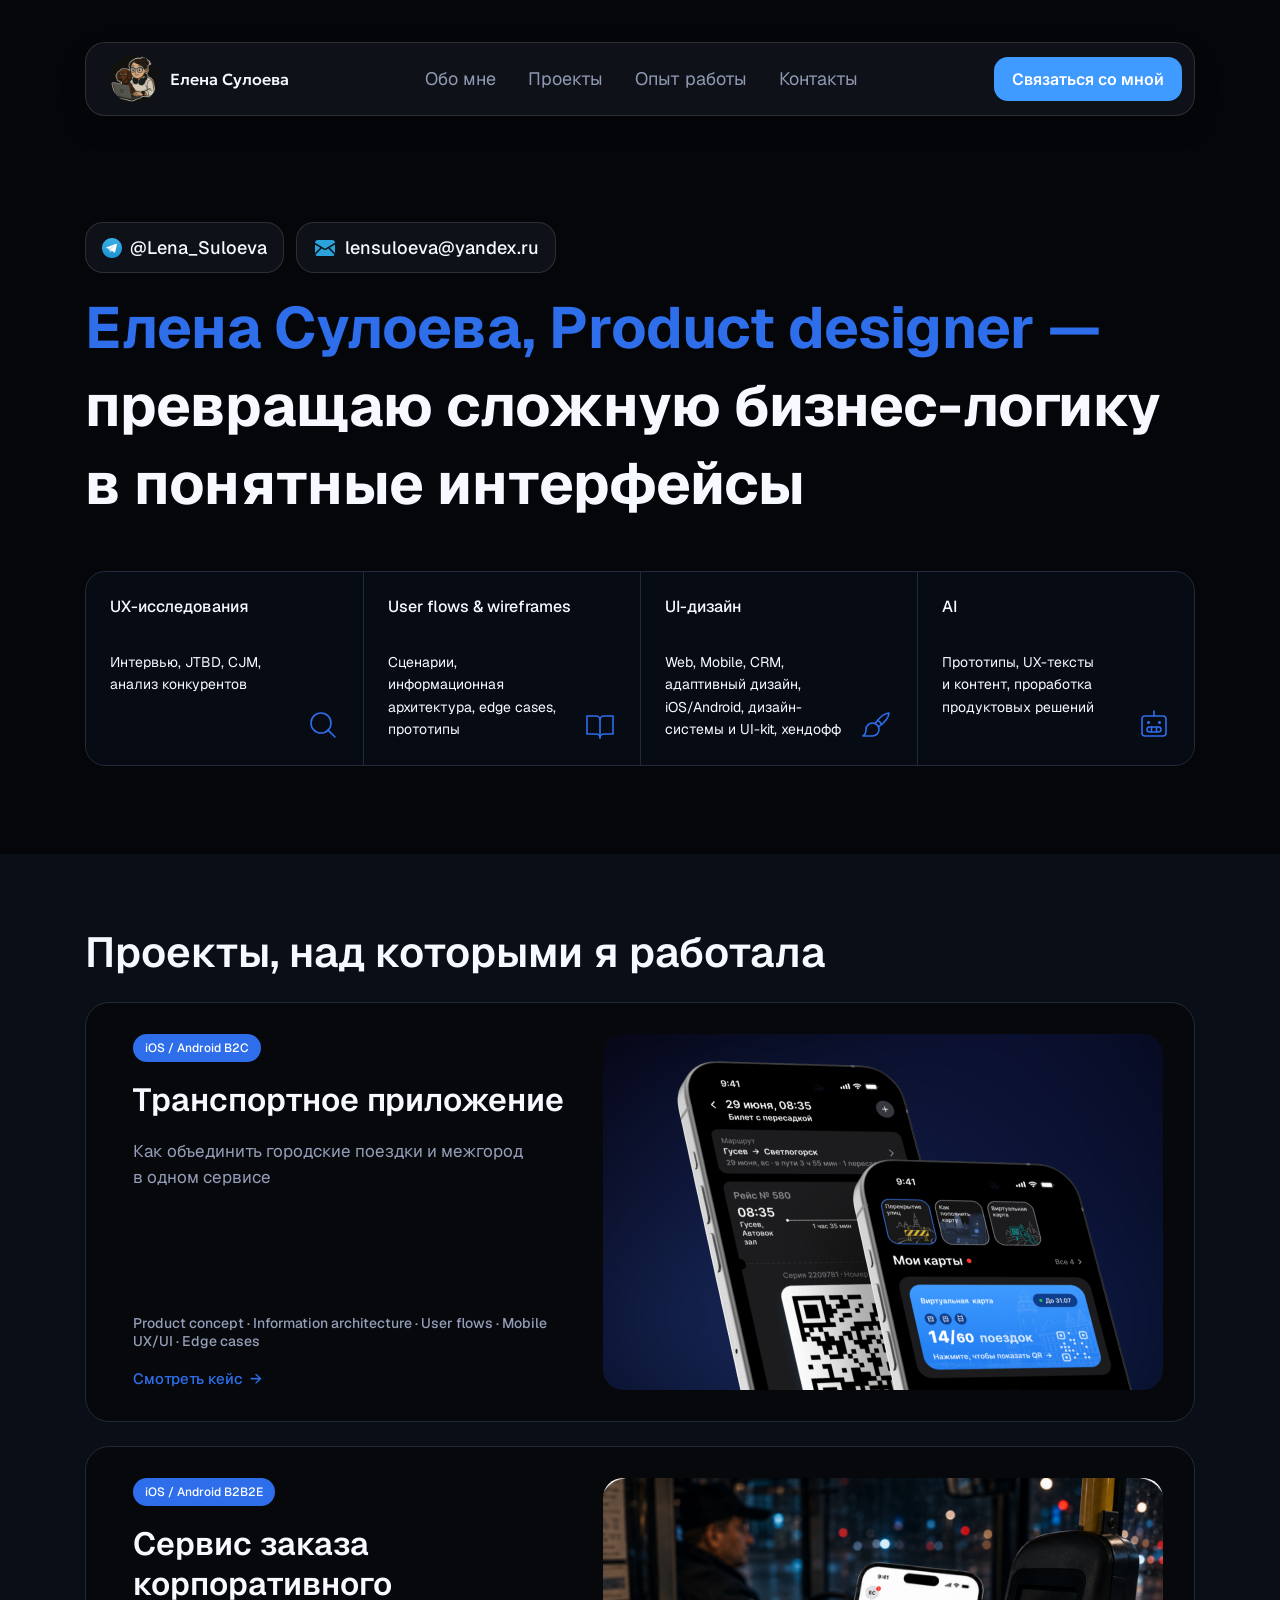
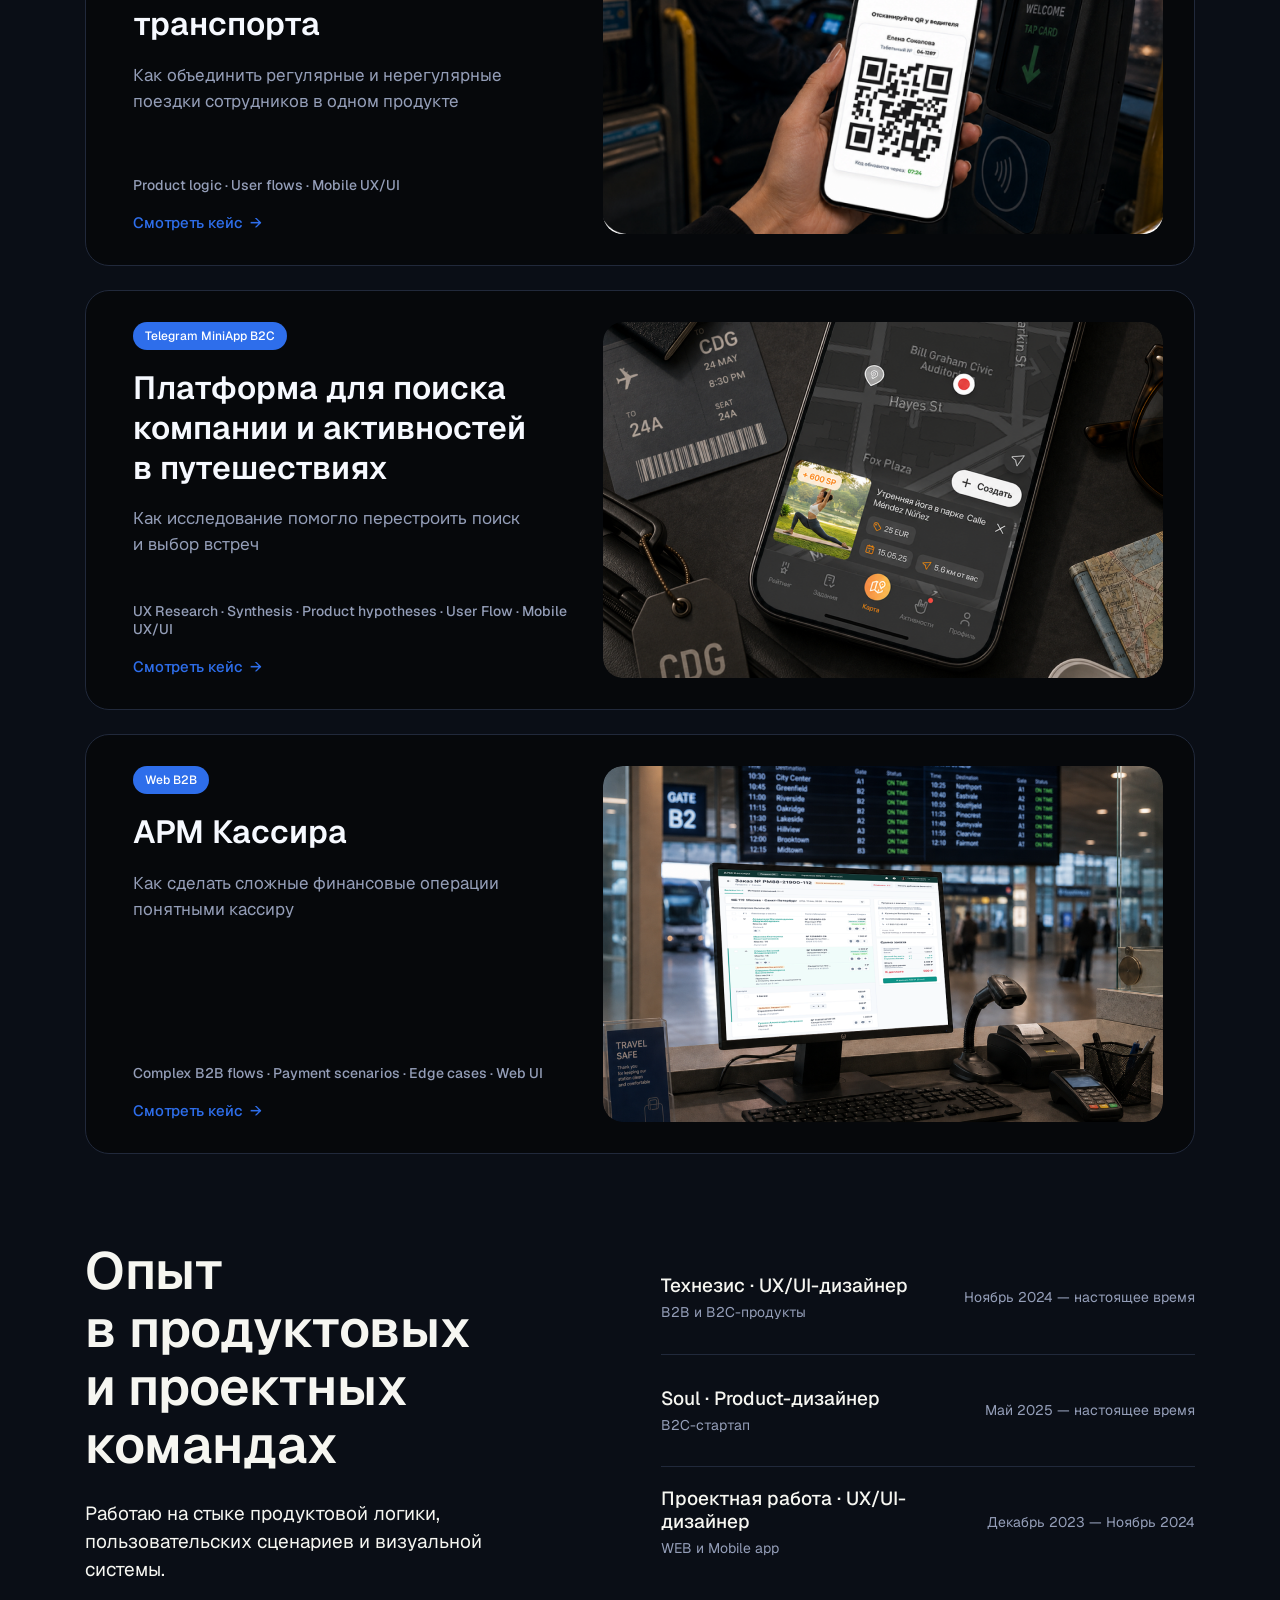
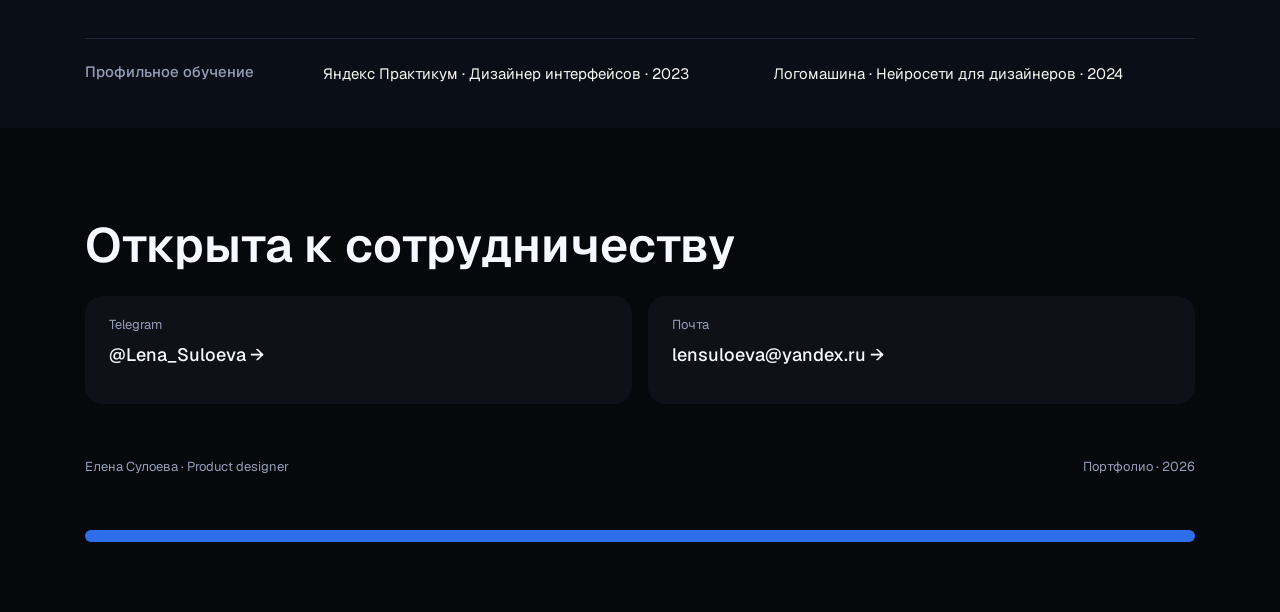
==== commit 243069c9: "Add transport, Soul and cashier cases with responsive layouts" ====
--- a/site/index.html
+++ b/site/index.html
@@ -8,7 +8,7 @@
   <title>Елена Сулоева — Product designer</title>
   <link rel="icon" type="image/png" href="../pic/avatar.png">
   <link rel="stylesheet" href="./fonts.css">
-  <link rel="stylesheet" href="./styles.css?v=67dc4a9e8c0a">
+  <link rel="stylesheet" href="./styles.css?v=308b3522d08c">
   <script src="./script.js?v=00da8aa6c56a" defer></script>
 </head>
 <body>
@@ -82,7 +82,7 @@
                   <p>Как объединить городские поездки и&nbsp;межгород в&nbsp;одном сервисе</p>
                 </div>
                 <p class="project-tags">Product concept · Information architecture · User flows · Mobile UX/UI · Edge cases</p>
-                <span class="case-link" role="link" aria-disabled="true" aria-label="Смотреть кейс «Транспортное приложение» — ссылка пока недоступна">Смотреть кейс <span aria-hidden="true">→</span></span>
+                <a class="case-link" href="./transport-app.html" aria-label="Смотреть кейс единого транспортного сервиса">Смотреть кейс <span aria-hidden="true">→</span></a>
               </div>
               <img class="project-image" src="../pic/transport.png" alt="Экраны транспортного приложения: поездки, QR-билет и транспортные карты" width="560" height="356" decoding="async">
             </article>
@@ -108,7 +108,7 @@
                   <p>Как исследование помогло перестроить поиск и&nbsp;выбор встреч</p>
                 </div>
                 <p class="project-tags">UX Research · Synthesis · Product hypotheses · User Flow · Mobile UX/UI</p>
-                <span class="case-link" role="link" aria-disabled="true" aria-label="Смотреть кейс «Платформа для поиска компании и активностей в путешествиях» — ссылка пока недоступна">Смотреть кейс <span aria-hidden="true">→</span></span>
+                <a class="case-link" href="./soul.html" aria-label="Смотреть кейс Soul">Смотреть кейс <span aria-hidden="true">→</span></a>
               </div>
               <img class="project-image" src="../pic/soul.png" alt="Приложение Soul с картой встреч и активностей рядом с путешественником" width="560" height="356" loading="lazy" decoding="async">
             </article>
@@ -120,7 +120,7 @@
                   <p>Как сделать сложные финансовые операции понятными кассиру</p>
                 </div>
                 <p class="project-tags">Complex B2B flows · Payment scenarios · Edge cases · Web UI</p>
-                <span class="case-link" role="link" aria-disabled="true" aria-label="Смотреть кейс «АРМ Кассира» — ссылка пока недоступна">Смотреть кейс <span aria-hidden="true">→</span></span>
+                <a class="case-link" href="./cashier.html" aria-label="Смотреть кейс АРМ Кассира">Смотреть кейс <span aria-hidden="true">→</span></a>
               </div>
               <img class="project-image" src="../pic/cashier.png" alt="Рабочее место кассира с интерфейсом финансовых операций на мониторе" width="560" height="356" loading="lazy" decoding="async">
             </article>
--- a/site/styles.css
+++ b/site/styles.css
@@ -47,7 +47,7 @@
 .contact-dialog-close:hover { background: rgb(255 255 255 / 12%); }
 html[data-contact-open] { overflow: hidden; }
 html[data-contact-open] body { overflow: hidden; }
-.header { position: relative; z-index: 2; display: flex; align-items: center; gap: 0; min-height: 74px; padding: 12px 12px 12px 24px; border: 1px solid rgb(255 255 255 / 12%); border-radius: 20px; background: rgb(255 255 255 / 6%); backdrop-filter: blur(12px); box-shadow: 0 12px 24px rgb(0 0 0 / 20%), 0 1px 4px rgb(0 0 0 / 10%); }
+.header { position: relative; z-index: 2; display: flex; align-items: center; gap: 0; min-height: 74px; padding: 12px 12px 12px 24px; border: 1px solid rgb(255 255 255 / 12%); border-radius: 20px; background: var(--surface); backdrop-filter: blur(12px); box-shadow: 0 12px 24px rgb(0 0 0 / 20%), 0 1px 4px rgb(0 0 0 / 10%); }
 .brand { display: flex; flex-shrink: 0; align-items: center; gap: 12px; font-family: Geologica, Geist, sans-serif; font-size: 16px; font-weight: 500; line-height: 20px; }
 .avatar { width: 48px; height: 48px; object-fit: cover; border-radius: 50%; }
 .navigation { display: flex; flex: 1; align-items: center; color: #8f99b2; font-size: 18px; line-height: 20px; }
